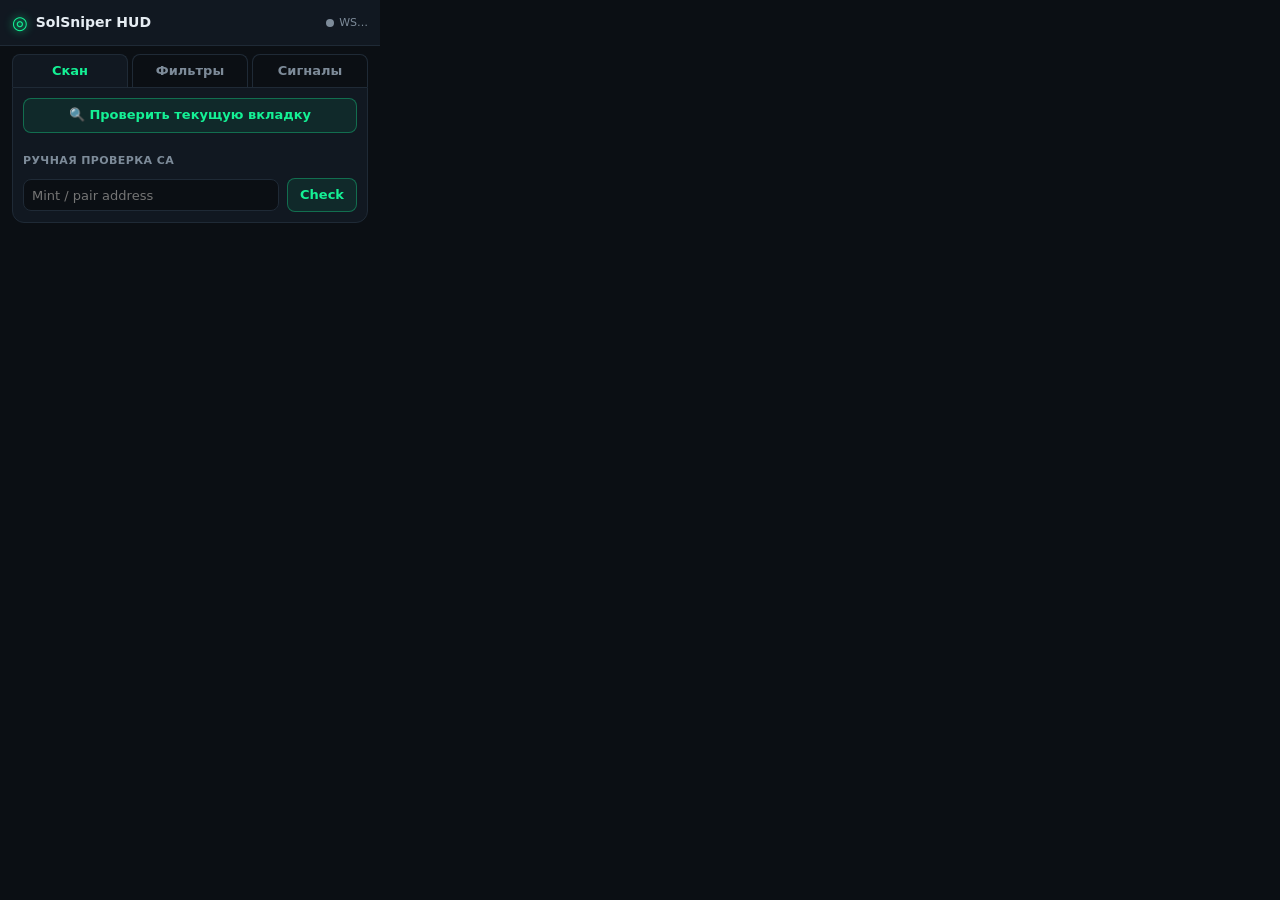
==== popup.html @ d6f089f0 "Add SolSniper HUD & Signal Filter extension (MV3) and Telegram relay - Floating Shadow DOM HUD with " ====
<!doctype html>
<html lang="ru">
<head>
  <meta charset="utf-8">
  <meta name="viewport" content="width=device-width, initial-scale=1, viewport-fit=cover">
  <title>SolSniper</title>
  <style>
    :root {
      --bg: #0b0f14; --bg2: #111821; --line: #1f2a36; --text: #e6edf3; --mute: #7d8b99;
      --good: #22ff88; --warn: #ffc83d; --bad: #ff4d6d; --accent: #14f195;
      color-scheme: dark;
    }
    * { box-sizing: border-box; margin: 0; padding: 0; }
    html, body { background: var(--bg); color: var(--text); }
    body {
      width: 380px; min-height: 420px;
      font: 13px/1.4 ui-sans-serif, system-ui, -apple-system, "Segoe UI", Roboto, sans-serif;
      padding-bottom: env(safe-area-inset-bottom);
    }
    /* Mobile (Kiwi / Brave Mobile open the popup as a full page) */
    @media (pointer: coarse) {
      body { width: 100%; }
      input, select, button { font-size: 16px !important; }
      .btn { min-height: 40px; }
      .toggle { width: 46px; height: 26px; }
    }
    header {
      position: sticky; top: 0; z-index: 2;
      display: flex; align-items: center; gap: 8px; padding: 10px 12px;
      background: var(--bg2); border-bottom: 1px solid var(--line);
    }
    .logo { color: var(--accent); font-size: 18px; text-shadow: 0 0 8px var(--accent); }
    h1 { font-size: 14px; flex: 1; }
    .ws { display: flex; align-items: center; gap: 5px; font-size: 11px; color: var(--mute); cursor: pointer; }
    .dot { width: 8px; height: 8px; border-radius: 50%; background: var(--mute); }
    .dot.connected { background: var(--good); box-shadow: 0 0 8px var(--good); }
    .dot.connecting { background: var(--warn); }
    .dot.error, .dot.disconnected { background: var(--bad); }

    nav { display: flex; gap: 4px; padding: 8px 12px 0; }
    nav button {
      flex: 1; padding: 7px 0; border-radius: 8px 8px 0 0; border: 1px solid var(--line); border-bottom: 0;
      background: transparent; color: var(--mute); font: inherit; font-weight: 600; cursor: pointer;
    }
    nav button.active { background: var(--bg2); color: var(--accent); }
    main { padding: 0 12px 12px; }
    .tab { display: none; background: var(--bg2); border: 1px solid var(--line); border-radius: 0 0 12px 12px; padding: 10px; flex-direction: column; gap: 10px; }
    .tab.active { display: flex; }

    .row { display: flex; gap: 8px; align-items: center; }
    .row > * { min-width: 0; }
    .grow { flex: 1; }
    .grid2 { display: grid; grid-template-columns: 1fr 1fr; gap: 8px; }
    @media (max-width: 340px) { .grid2 { grid-template-columns: 1fr; } }
    label.f { display: flex; flex-direction: column; gap: 3px; font-size: 11px; color: var(--mute); }
    input[type=text], input[type=number], input[type=password], select {
      width: 100%; height: 32px; padding: 0 8px; border-radius: 8px;
      background: var(--bg); color: var(--text); border: 1px solid var(--line); font: inherit; outline: none;
    }
    input:focus, select:focus { border-color: var(--accent); box-shadow: 0 0 0 2px rgba(20,241,149,.2); }
    .mono { font-family: ui-monospace, SFMono-Regular, Menlo, monospace; font-size: 12px; }
    .switch { display: flex; align-items: center; justify-content: space-between; gap: 10px; }
    .toggle { appearance: none; width: 38px; height: 22px; border-radius: 999px; background: var(--line); position: relative; cursor: pointer; flex: none; transition: background .2s; }
    .toggle::after { content: ""; position: absolute; top: 3px; left: 3px; width: calc(50% - 3px); aspect-ratio: 1; border-radius: 50%; background: var(--mute); transition: transform .2s, background .2s; }
    .toggle:checked { background: rgba(20,241,149,.3); }
    .toggle:checked::after { transform: translateX(calc(100% + 2px)); background: var(--accent); }
    .btn {
      padding: 7px 12px; border-radius: 8px; border: 1px solid rgba(20,241,149,.35);
      background: rgba(20,241,149,.08); color: var(--accent); font: inherit; font-weight: 700; cursor: pointer; white-space: nowrap;
      text-decoration: none; display: inline-flex; align-items: center; justify-content: center;
    }
    .btn:hover { background: rgba(20,241,149,.18); }
    .btn.ghost { border-color: var(--line); background: transparent; color: var(--mute); }
    .btn.sm { padding: 4px 8px; font-size: 11px; }
    .hint { font-size: 11px; color: var(--mute); }
    .sec { font-size: 11px; font-weight: 700; color: var(--mute); text-transform: uppercase; letter-spacing: .4px; }
    .good { color: var(--good); } .warn { color: var(--warn); } .bad { color: var(--bad); } .mute { color: var(--mute); }
    .saved { font-size: 11px; color: var(--good); opacity: 0; transition: opacity .3s; }
    .saved.show { opacity: 1; }

    .result { border: 1px solid var(--line); border-radius: 10px; padding: 8px; display: flex; flex-direction: column; gap: 6px; background: var(--bg); }
    .result:empty { display: none; }
    .kvs { display: grid; grid-template-columns: repeat(3, 1fr); gap: 4px 10px; font-size: 12px; }
    .kvs div { display: flex; flex-direction: column; }
    .kvs span:first-child { color: var(--mute); font-size: 10px; }
    .badge { font-weight: 800; font-size: 11px; padding: 2px 8px; border-radius: 999px; }
    .badge.SAFE { background: var(--good); color: #04140b; }
    .badge.WARNING { background: var(--warn); color: #1a1200; }
    .badge.DANGER { background: var(--bad); color: #fff; }

    .log { display: flex; flex-direction: column; gap: 6px; max-height: 380px; overflow-y: auto; }
    @media (pointer: coarse) { .log { max-height: none; } }
    .sig { border: 1px solid var(--line); border-left: 3px solid var(--good); border-radius: 8px; padding: 7px 8px; background: var(--bg); display: flex; flex-direction: column; gap: 4px; }
    .sig.rej { border-left-color: var(--bad); opacity: .8; }
    .sig .top { display: flex; align-items: center; gap: 6px; }
    .sig .sym { font-weight: 800; }
    .sig .meta { font-size: 11px; color: var(--mute); }
    .sig .actions { display: flex; gap: 6px; flex-wrap: wrap; }
    .empty { text-align: center; color: var(--mute); padding: 20px 0; }
  </style>
</head>
<body>
  <header>
    <span class="logo">◎</span>
    <h1>SolSniper HUD</h1>
    <span class="ws" id="wsStatus" title="Нажмите для переподключения"><span class="dot" id="wsDot"></span><span id="wsText">WS…</span></span>
  </header>

  <nav>
    <button data-tab="scan" class="active">Скан</button>
    <button data-tab="filters">Фильтры</button>
    <button data-tab="signals">Сигналы <span id="sigCount" class="mute"></span></button>
  </nav>

  <main>
    <!-- SCAN -->
    <section class="tab active" id="tab-scan">
      <button class="btn" id="scanTab">🔍 Проверить текущую вкладку</button>
      <div class="hint" id="scanTabMsg"></div>
      <div class="sec">Ручная проверка CA</div>
      <div class="row">
        <input type="text" id="caInput" class="grow mono" placeholder="Mint / pair address" autocomplete="off" spellcheck="false">
        <button class="btn" id="caCheck">Check</button>
      </div>
      <div class="result" id="caResult"></div>
    </section>

    <!-- FILTERS -->
    <section class="tab" id="tab-filters">
      <div class="switch"><span>Авто-проверка при открытии вкладки</span><input type="checkbox" class="toggle" data-k="autoCheck"></div>
      <div class="switch"><span>Push-уведомления о сигналах</span><input type="checkbox" class="toggle" data-k="notifyEnabled"></div>
      <div class="sec">Жёсткий фильтр сигналов</div>
      <div class="grid2">
        <label class="f">Max Top 10 holders, %<input type="number" data-k="maxTop10Pct" min="1" max="100" step="1"></label>
        <label class="f">Min Volume 5m, $<input type="number" data-k="minVol5mUsd" min="0" step="1000"></label>
        <label class="f">Min Score (0-100)<input type="number" data-k="minScore" min="0" max="100" step="5"></label>
        <label class="f">Риск на сделку, %<input type="number" data-k="riskPct" min="0.1" max="100" step="0.1"></label>
      </div>
      <div class="sec">Тестовый депозит</div>
      <div class="grid2">
        <label class="f">Сумма<input type="number" data-k="depositAmount" min="0" step="any"></label>
        <label class="f">Валюта<select data-k="depositCurrency"><option value="USD">USD</option><option value="SOL">SOL</option></select></label>
        <label class="f">Take Profit, x<input type="number" data-k="tpMultiple" min="1.1" step="0.1"></label>
        <label class="f">Продать на TP, %<input type="number" data-k="tpSellPct" min="1" max="100" step="5"></label>
      </div>
      <div class="sec">Подключения</div>
      <div class="switch"><span>WebSocket сигналы (Telegram-парсер)</span><input type="checkbox" class="toggle" data-k="wsEnabled"></div>
      <label class="f">WebSocket URL<input type="text" class="mono" data-k="wsUrl" placeholder="ws://localhost:8080"></label>
      <label class="f">Helius API key (рекомендуется)<input type="password" class="mono" data-k="heliusApiKey" placeholder="xxxxxxxx-xxxx-…" autocomplete="off"></label>
      <label class="f">Custom RPC URL (опционально)<input type="text" class="mono" data-k="rpcUrl" placeholder="https://…"></label>
      <div class="row"><span class="hint grow" id="rpcInfo"></span><span class="saved" id="savedMark">✓ сохранено</span></div>
    </section>

    <!-- SIGNALS -->
    <section class="tab" id="tab-signals">
      <div class="row">
        <div class="switch grow"><span>Показать отклонённые</span><input type="checkbox" class="toggle" id="showRejected"></div>
        <button class="btn ghost sm" id="clearLog">Очистить</button>
      </div>
      <div class="row">
        <input type="text" id="testCa" class="grow mono" placeholder="CA для тестового сигнала" autocomplete="off" spellcheck="false">
        <button class="btn sm" id="testSignal">Test</button>
      </div>
      <div class="log" id="log"></div>
    </section>
  </main>

  <script src="engine.js"></script>
  <script src="popup.js"></script>
</body>
</html>
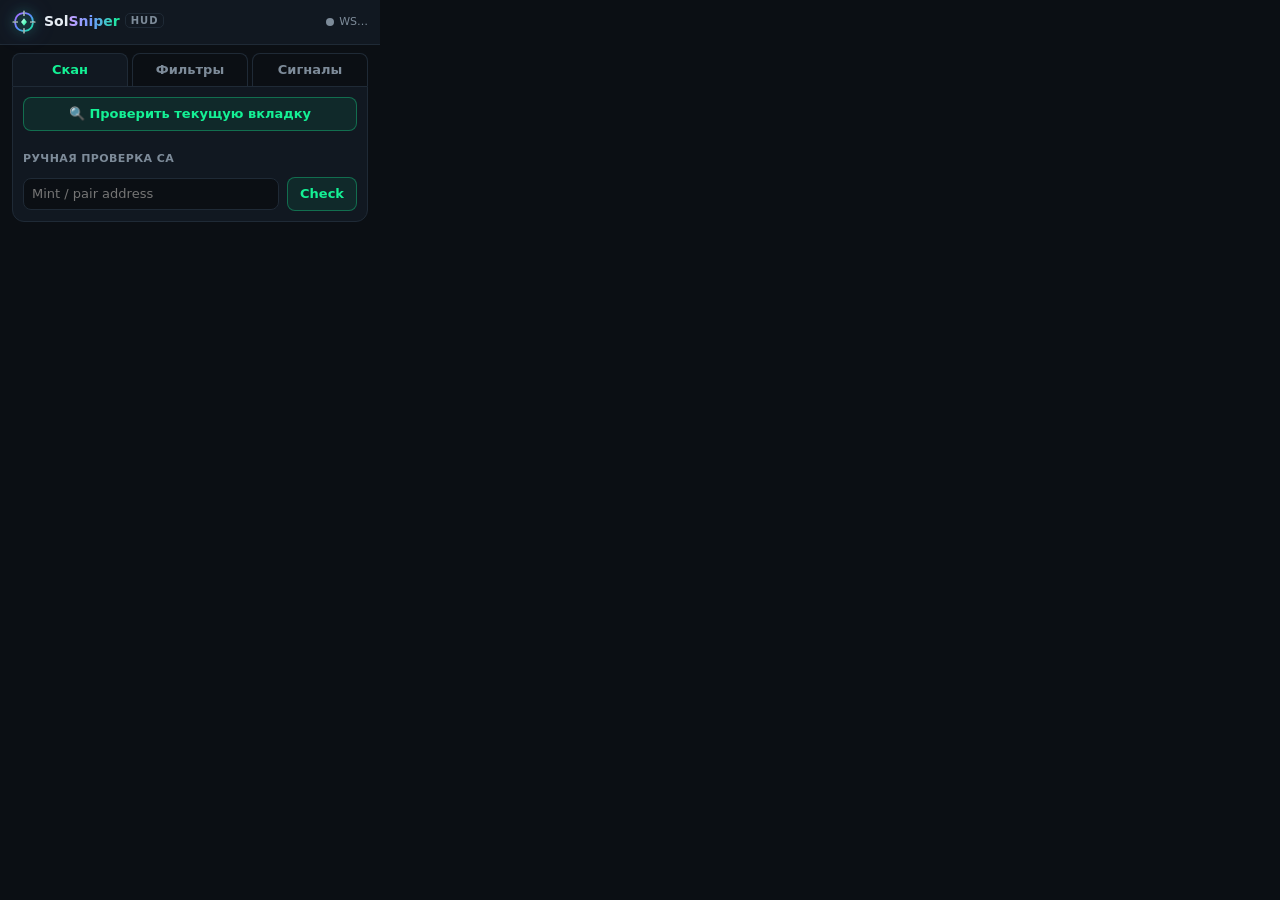
==== commit 17983bd3: "Premium brand mark: gradient reticle logo, icons and wordmark - brand/logo.svg master (plus iOS full" ====
--- a/popup.html
+++ b/popup.html
@@ -29,7 +29,9 @@
       display: flex; align-items: center; gap: 8px; padding: 10px 12px;
       background: var(--bg2); border-bottom: 1px solid var(--line);
     }
-    .logo { color: var(--accent); font-size: 18px; text-shadow: 0 0 8px var(--accent); }
+    .logo-mark { width: 24px; height: 24px; flex: none; filter: drop-shadow(0 0 6px rgba(20,241,149,.45)) drop-shadow(0 0 10px rgba(123,92,255,.3)); }
+    .grad { background: linear-gradient(90deg, #C9A2FF, #6E9BFF 45%, #14F195); -webkit-background-clip: text; background-clip: text; color: transparent; }
+    h1 .hud { font-size: 10px; font-weight: 800; letter-spacing: 1px; color: var(--mute); border: 1px solid var(--line); border-radius: 5px; padding: 1px 5px; vertical-align: 2px; }
     h1 { font-size: 14px; flex: 1; }
     .ws { display: flex; align-items: center; gap: 5px; font-size: 11px; color: var(--mute); cursor: pointer; }
     .dot { width: 8px; height: 8px; border-radius: 50%; background: var(--mute); }
@@ -101,8 +103,8 @@
 </head>
 <body>
   <header>
-    <span class="logo">◎</span>
-    <h1>SolSniper HUD</h1>
+    <svg class="logo-mark" viewBox="60 60 392 392" aria-hidden="true"><defs><linearGradient id="ssRing" x1="0" y1="0" x2="1" y2="1"><stop offset="0" stop-color="#B26BFF"/><stop offset=".5" stop-color="#5B8CFF"/><stop offset="1" stop-color="#14F195"/></linearGradient><linearGradient id="ssCore" x1="0" y1="0" x2="1" y2="1"><stop offset="0" stop-color="#fff"/><stop offset=".45" stop-color="#7CFFD0"/><stop offset="1" stop-color="#14F195"/></linearGradient></defs><circle cx="256" cy="256" r="146" fill="none" stroke="url(#ssRing)" stroke-width="30" stroke-linecap="round" stroke-dasharray="185.3 44" stroke-dashoffset="-22"/><path d="M256 76V150M256 362V436M76 256H150M362 256H436" stroke="#E6F7F0" stroke-width="18" stroke-linecap="round"/><path d="M256 196 304 256 256 316 208 256Z" fill="url(#ssCore)"/></svg>
+    <h1>Sol<span class="grad">Sniper</span> <span class="hud">HUD</span></h1>
     <span class="ws" id="wsStatus" title="Нажмите для переподключения"><span class="dot" id="wsDot"></span><span id="wsText">WS…</span></span>
   </header>
 
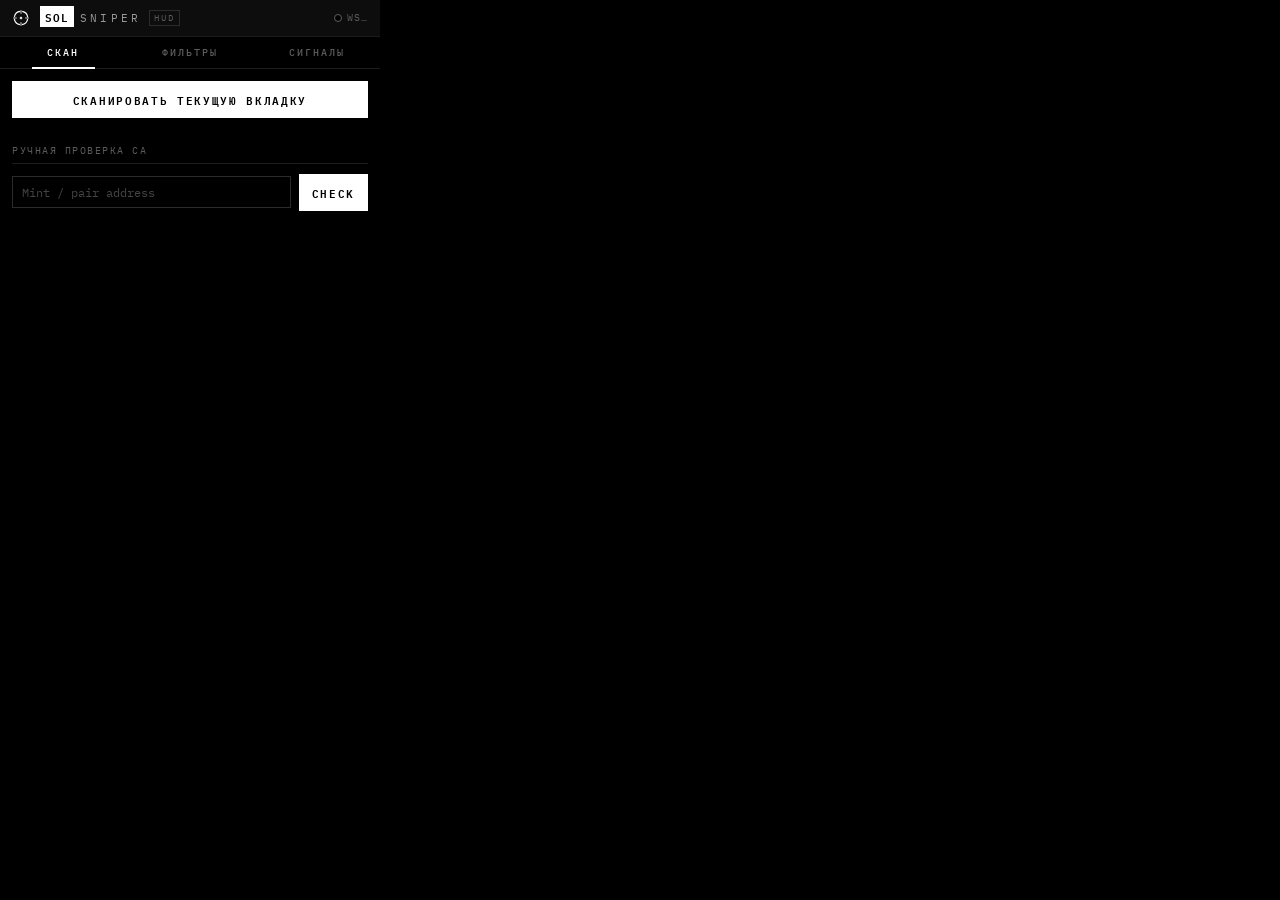
==== commit 0a4d69b1: "Monochrome terminal redesign (Graphite style) - black/white/grey palette, IBM Plex Mono, hairline gr" ====
--- a/popup.html
+++ b/popup.html
@@ -4,49 +4,43 @@
   <meta charset="utf-8">
   <meta name="viewport" content="width=device-width, initial-scale=1, viewport-fit=cover">
   <title>SolSniper</title>
+  <link rel="preconnect" href="https://fonts.gstatic.com" crossorigin>
+  <link rel="stylesheet" href="https://fonts.googleapis.com/css2?family=IBM+Plex+Mono:wght@400;500;600&display=swap">
   <style>
     :root {
-      --bg: #0b0f14; --bg2: #111821; --line: #1f2a36; --text: #e6edf3; --mute: #7d8b99;
-      --good: #22ff88; --warn: #ffc83d; --bad: #ff4d6d; --accent: #14f195;
+      --bg: #000; --p: #060606; --p2: #0d0d0d; --l: #1c1c1c; --l2: #2b2b2b;
+      --dim: #5c5c5c; --mid: #9a9a9a; --fg: #d9d9d9; --hi: #fff;
+      --mono: "IBM Plex Mono", ui-monospace, "SF Mono", Menlo, Consolas, monospace;
       color-scheme: dark;
     }
     * { box-sizing: border-box; margin: 0; padding: 0; }
-    html, body { background: var(--bg); color: var(--text); }
-    body {
-      width: 380px; min-height: 420px;
-      font: 13px/1.4 ui-sans-serif, system-ui, -apple-system, "Segoe UI", Roboto, sans-serif;
-      padding-bottom: env(safe-area-inset-bottom);
-    }
-    /* Mobile (Kiwi / Brave Mobile open the popup as a full page) */
+    ::selection { background: #fff; color: #000; }
+    html, body { background: var(--bg); color: var(--fg); }
+    body { width: 380px; min-height: 440px; font: 12px/1.45 var(--mono); font-variant-numeric: tabular-nums; padding-bottom: env(safe-area-inset-bottom); -webkit-font-smoothing: antialiased; }
     @media (pointer: coarse) {
       body { width: 100%; }
       input, select, button { font-size: 16px !important; }
       .btn { min-height: 40px; }
-      .toggle { width: 46px; height: 26px; }
     }
-    header {
-      position: sticky; top: 0; z-index: 2;
-      display: flex; align-items: center; gap: 8px; padding: 10px 12px;
-      background: var(--bg2); border-bottom: 1px solid var(--line);
-    }
-    .logo-mark { width: 24px; height: 24px; flex: none; filter: drop-shadow(0 0 6px rgba(20,241,149,.45)) drop-shadow(0 0 10px rgba(123,92,255,.3)); }
-    .grad { background: linear-gradient(90deg, #C9A2FF, #6E9BFF 45%, #14F195); -webkit-background-clip: text; background-clip: text; color: transparent; }
-    h1 .hud { font-size: 10px; font-weight: 800; letter-spacing: 1px; color: var(--mute); border: 1px solid var(--line); border-radius: 5px; padding: 1px 5px; vertical-align: 2px; }
-    h1 { font-size: 14px; flex: 1; }
-    .ws { display: flex; align-items: center; gap: 5px; font-size: 11px; color: var(--mute); cursor: pointer; }
-    .dot { width: 8px; height: 8px; border-radius: 50%; background: var(--mute); }
-    .dot.connected { background: var(--good); box-shadow: 0 0 8px var(--good); }
-    .dot.connecting { background: var(--warn); }
-    .dot.error, .dot.disconnected { background: var(--bad); }
 
-    nav { display: flex; gap: 4px; padding: 8px 12px 0; }
-    nav button {
-      flex: 1; padding: 7px 0; border-radius: 8px 8px 0 0; border: 1px solid var(--line); border-bottom: 0;
-      background: transparent; color: var(--mute); font: inherit; font-weight: 600; cursor: pointer;
-    }
-    nav button.active { background: var(--bg2); color: var(--accent); }
-    main { padding: 0 12px 12px; }
-    .tab { display: none; background: var(--bg2); border: 1px solid var(--line); border-radius: 0 0 12px 12px; padding: 10px; flex-direction: column; gap: 10px; }
+    header { position: sticky; top: 0; z-index: 2; display: flex; align-items: center; gap: 10px; padding: 9px 12px; background: var(--p2); border-bottom: 1px solid var(--l); }
+    .logo-mark { width: 18px; height: 18px; flex: none; }
+    h1 { flex: 1; display: flex; align-items: center; gap: 8px; font-size: 11px; font-weight: 400; }
+    .title b { background: var(--hi); color: #000; padding: 1px 5px; font-weight: 600; letter-spacing: .08em; }
+    .title span { margin-left: 6px; color: var(--mid); letter-spacing: .3em; }
+    h1 .hud { font-size: 9px; letter-spacing: .2em; color: var(--dim); border: 1px solid var(--l2); padding: 0 4px; }
+    .ws { display: flex; align-items: center; gap: 6px; font-size: 10px; letter-spacing: .1em; text-transform: uppercase; color: var(--dim); cursor: pointer; }
+    .dot { width: 6px; height: 6px; border-radius: 50%; background: #000; outline: 1px solid var(--dim); }
+    .dot.connected { background: var(--hi); outline: 0; box-shadow: 0 0 6px rgba(255,255,255,.9); }
+    .dot.connecting { background: var(--mid); outline: 0; }
+
+    nav { display: grid; grid-template-columns: repeat(3, 1fr); border-bottom: 1px solid var(--l); }
+    nav button { position: relative; padding: 9px 0; background: none; border: 0; color: var(--dim); font: 500 10px var(--mono); letter-spacing: .2em; text-transform: uppercase; cursor: pointer; }
+    nav button:hover { color: var(--fg); }
+    nav button.active { color: var(--hi); }
+    nav button.active::after { content: ""; position: absolute; left: 25%; right: 25%; bottom: -1px; height: 2px; background: var(--hi); }
+    main { padding: 12px; }
+    .tab { display: none; flex-direction: column; gap: 10px; }
     .tab.active { display: flex; }
 
     .row { display: flex; gap: 8px; align-items: center; }
@@ -54,57 +48,64 @@
     .grow { flex: 1; }
     .grid2 { display: grid; grid-template-columns: 1fr 1fr; gap: 8px; }
     @media (max-width: 340px) { .grid2 { grid-template-columns: 1fr; } }
-    label.f { display: flex; flex-direction: column; gap: 3px; font-size: 11px; color: var(--mute); }
+    label.f { display: flex; flex-direction: column; gap: 4px; font-size: 9.5px; color: var(--dim); letter-spacing: .14em; text-transform: uppercase; }
     input[type=text], input[type=number], input[type=password], select {
-      width: 100%; height: 32px; padding: 0 8px; border-radius: 8px;
-      background: var(--bg); color: var(--text); border: 1px solid var(--line); font: inherit; outline: none;
+      width: 100%; height: 32px; padding: 0 9px; border-radius: 0;
+      background: var(--bg); color: var(--hi); border: 1px solid var(--l2); font: 12px var(--mono); outline: none; letter-spacing: 0; text-transform: none;
     }
-    input:focus, select:focus { border-color: var(--accent); box-shadow: 0 0 0 2px rgba(20,241,149,.2); }
-    .mono { font-family: ui-monospace, SFMono-Regular, Menlo, monospace; font-size: 12px; }
-    .switch { display: flex; align-items: center; justify-content: space-between; gap: 10px; }
-    .toggle { appearance: none; width: 38px; height: 22px; border-radius: 999px; background: var(--line); position: relative; cursor: pointer; flex: none; transition: background .2s; }
-    .toggle::after { content: ""; position: absolute; top: 3px; left: 3px; width: calc(50% - 3px); aspect-ratio: 1; border-radius: 50%; background: var(--mute); transition: transform .2s, background .2s; }
-    .toggle:checked { background: rgba(20,241,149,.3); }
-    .toggle:checked::after { transform: translateX(calc(100% + 2px)); background: var(--accent); }
+    input:focus, select:focus { border-color: var(--hi); }
+    input::placeholder { color: #444; }
+    .switch { display: flex; align-items: center; justify-content: space-between; gap: 10px; color: var(--fg); }
+    .toggle { appearance: none; -webkit-appearance: none; width: 36px; height: 20px; background: var(--p2); border: 1px solid var(--l2); position: relative; cursor: pointer; flex: none; }
+    .toggle::after { content: ""; position: absolute; top: 3px; left: 3px; width: 12px; height: 12px; background: var(--dim); transition: transform .15s; }
+    .toggle:checked { border-color: var(--hi); }
+    .toggle:checked::after { transform: translateX(16px); background: var(--hi); }
     .btn {
-      padding: 7px 12px; border-radius: 8px; border: 1px solid rgba(20,241,149,.35);
-      background: rgba(20,241,149,.08); color: var(--accent); font: inherit; font-weight: 700; cursor: pointer; white-space: nowrap;
+      padding: 8px 12px; border: 1px solid var(--hi); background: var(--hi); color: #000;
+      font: 600 10.5px var(--mono); letter-spacing: .16em; text-transform: uppercase; cursor: pointer; white-space: nowrap;
       text-decoration: none; display: inline-flex; align-items: center; justify-content: center;
     }
-    .btn:hover { background: rgba(20,241,149,.18); }
-    .btn.ghost { border-color: var(--line); background: transparent; color: var(--mute); }
-    .btn.sm { padding: 4px 8px; font-size: 11px; }
-    .hint { font-size: 11px; color: var(--mute); }
-    .sec { font-size: 11px; font-weight: 700; color: var(--mute); text-transform: uppercase; letter-spacing: .4px; }
-    .good { color: var(--good); } .warn { color: var(--warn); } .bad { color: var(--bad); } .mute { color: var(--mute); }
-    .saved { font-size: 11px; color: var(--good); opacity: 0; transition: opacity .3s; }
+    .btn:hover { background: var(--fg); }
+    .btn.ghost, .btn.sm { background: transparent; color: var(--fg); border-color: var(--l2); }
+    .btn.ghost:hover, .btn.sm:hover { background: var(--hi); color: #000; border-color: var(--hi); }
+    .btn.sm { padding: 5px 9px; font-size: 10px; letter-spacing: .1em; font-weight: 500; }
+    .hint { font-size: 11px; color: var(--dim); }
+    .sec { font-size: 9.5px; color: var(--dim); letter-spacing: .16em; text-transform: uppercase; padding: 6px 0 5px; border-bottom: 1px solid var(--l); }
+    .good { color: var(--hi); } .warn { color: var(--mid); } .mute { color: var(--dim); }
+    .bad { color: #000; background: var(--hi); padding: 0 4px; font-weight: 600; }
+    .hint .bad, .saved.bad { background: none; color: var(--fg); padding: 0; text-decoration: underline; }
+    .saved { font-size: 10px; color: var(--hi); letter-spacing: .1em; opacity: 0; transition: opacity .3s; }
     .saved.show { opacity: 1; }
 
-    .result { border: 1px solid var(--line); border-radius: 10px; padding: 8px; display: flex; flex-direction: column; gap: 6px; background: var(--bg); }
+    .result { border: 1px solid var(--l2); padding: 10px; display: flex; flex-direction: column; gap: 8px; background: var(--p); }
     .result:empty { display: none; }
-    .kvs { display: grid; grid-template-columns: repeat(3, 1fr); gap: 4px 10px; font-size: 12px; }
-    .kvs div { display: flex; flex-direction: column; }
-    .kvs span:first-child { color: var(--mute); font-size: 10px; }
-    .badge { font-weight: 800; font-size: 11px; padding: 2px 8px; border-radius: 999px; }
-    .badge.SAFE { background: var(--good); color: #04140b; }
-    .badge.WARNING { background: var(--warn); color: #1a1200; }
-    .badge.DANGER { background: var(--bad); color: #fff; }
+    .result b { color: var(--hi); }
+    .kvs { display: grid; grid-template-columns: repeat(3, 1fr); gap: 1px; background: var(--l); border: 1px solid var(--l); }
+    .kvs div { display: flex; flex-direction: column; background: var(--bg); padding: 5px 7px; color: var(--hi); }
+    .kvs span:first-child { color: var(--dim); font-size: 9px; letter-spacing: .14em; text-transform: uppercase; }
+    .badge { font-weight: 600; font-size: 9.5px; padding: 1px 6px; letter-spacing: .14em; border: 1px solid; }
+    .badge.SAFE { color: var(--hi); border-color: var(--hi); }
+    .badge.WARNING { color: var(--fg); border-color: var(--mid); border-style: dashed; }
+    .badge.DANGER { color: #000; background: var(--hi); border-color: var(--hi); }
 
-    .log { display: flex; flex-direction: column; gap: 6px; max-height: 380px; overflow-y: auto; }
+    .log { display: flex; flex-direction: column; gap: 1px; background: var(--l); border: 1px solid var(--l); max-height: 380px; overflow-y: auto; }
+    .log:has(.empty) { background: none; border: 0; }
     @media (pointer: coarse) { .log { max-height: none; } }
-    .sig { border: 1px solid var(--line); border-left: 3px solid var(--good); border-radius: 8px; padding: 7px 8px; background: var(--bg); display: flex; flex-direction: column; gap: 4px; }
-    .sig.rej { border-left-color: var(--bad); opacity: .8; }
-    .sig .top { display: flex; align-items: center; gap: 6px; }
-    .sig .sym { font-weight: 800; }
-    .sig .meta { font-size: 11px; color: var(--mute); }
+    .sig { padding: 8px 10px; background: var(--p); display: flex; flex-direction: column; gap: 5px; border-left: 2px solid var(--hi); }
+    .sig.rej { border-left-color: var(--l2); }
+    .sig .top { display: flex; align-items: center; gap: 8px; }
+    .sig .sym { font-weight: 600; color: var(--hi); }
+    .sig.rej .sym { color: var(--mid); }
+    .sig .meta { font-size: 10.5px; color: var(--dim); }
+    .sig .meta.bad { background: none; color: var(--mid); padding: 0; font-weight: 400; }
     .sig .actions { display: flex; gap: 6px; flex-wrap: wrap; }
-    .empty { text-align: center; color: var(--mute); padding: 20px 0; }
+    .empty { text-align: center; color: var(--dim); padding: 24px 0; line-height: 1.7; }
   </style>
 </head>
 <body>
   <header>
-    <svg class="logo-mark" viewBox="60 60 392 392" aria-hidden="true"><defs><linearGradient id="ssRing" x1="0" y1="0" x2="1" y2="1"><stop offset="0" stop-color="#B26BFF"/><stop offset=".5" stop-color="#5B8CFF"/><stop offset="1" stop-color="#14F195"/></linearGradient><linearGradient id="ssCore" x1="0" y1="0" x2="1" y2="1"><stop offset="0" stop-color="#fff"/><stop offset=".45" stop-color="#7CFFD0"/><stop offset="1" stop-color="#14F195"/></linearGradient></defs><circle cx="256" cy="256" r="146" fill="none" stroke="url(#ssRing)" stroke-width="30" stroke-linecap="round" stroke-dasharray="185.3 44" stroke-dashoffset="-22"/><path d="M256 76V150M256 362V436M76 256H150M362 256H436" stroke="#E6F7F0" stroke-width="18" stroke-linecap="round"/><path d="M256 196 304 256 256 316 208 256Z" fill="url(#ssCore)"/></svg>
-    <h1>Sol<span class="grad">Sniper</span> <span class="hud">HUD</span></h1>
+    <svg class="logo-mark" viewBox="60 60 392 392" aria-hidden="true"><circle cx="256" cy="256" r="146" fill="none" stroke="#fff" stroke-width="26" stroke-dasharray="185.3 44" stroke-dashoffset="-22"/><path d="M256 84V164M256 348V428M84 256H164M348 256H428" stroke="#fff" stroke-width="18"/><rect x="232" y="232" width="48" height="48" fill="#fff" transform="rotate(45 256 256)"/></svg>
+    <h1><span class="title"><b>SOL</b><span>SNIPER</span></span><span class="hud">HUD</span></h1>
     <span class="ws" id="wsStatus" title="Нажмите для переподключения"><span class="dot" id="wsDot"></span><span id="wsText">WS…</span></span>
   </header>
 
@@ -117,7 +118,7 @@
   <main>
     <!-- SCAN -->
     <section class="tab active" id="tab-scan">
-      <button class="btn" id="scanTab">🔍 Проверить текущую вкладку</button>
+      <button class="btn" id="scanTab">Сканировать текущую вкладку</button>
       <div class="hint" id="scanTabMsg"></div>
       <div class="sec">Ручная проверка CA</div>
       <div class="row">
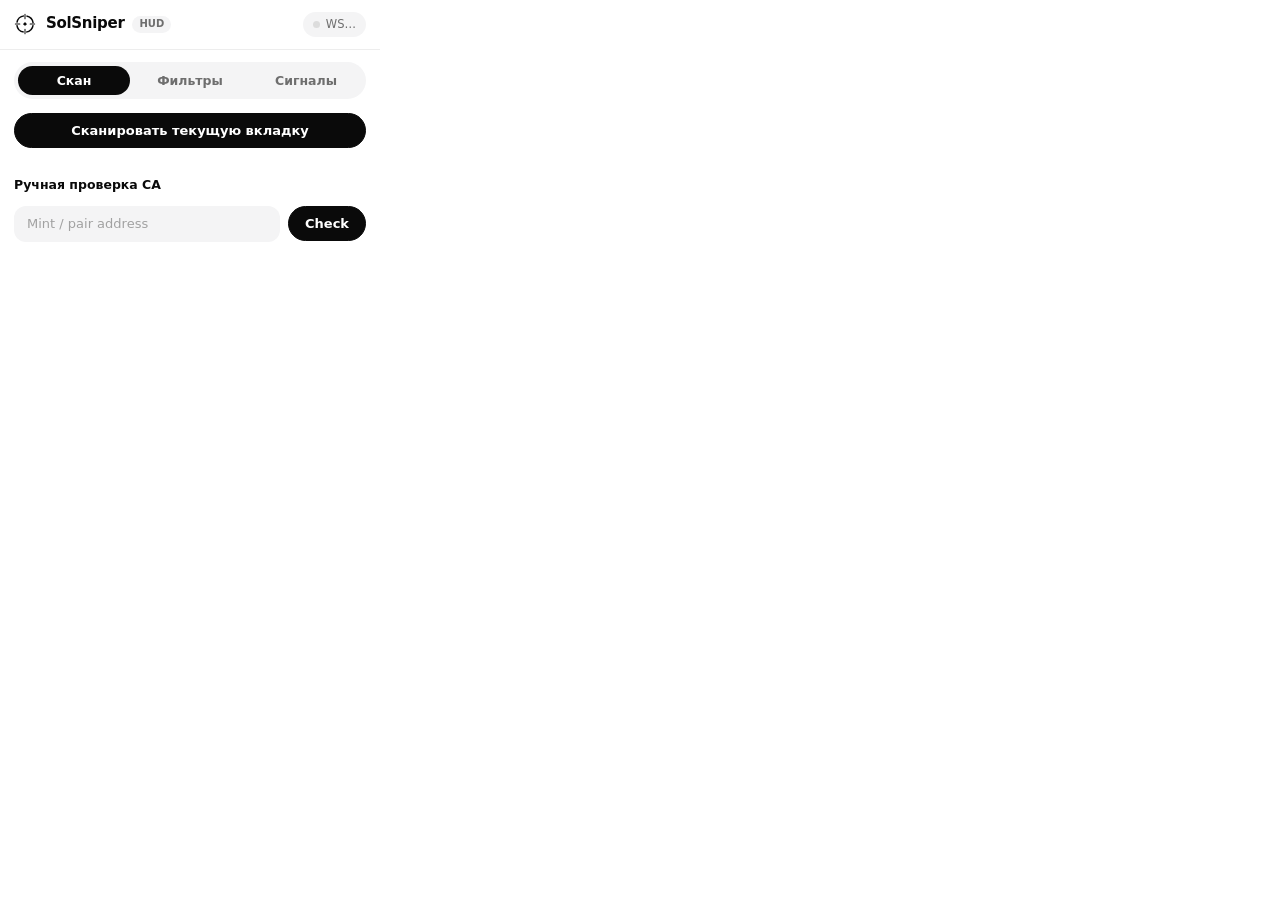
==== commit 83352624: "Light rounded redesign and connection check - white background, rounded cards and pill buttons, syst" ====
--- a/popup.html
+++ b/popup.html
@@ -4,108 +4,106 @@
   <meta charset="utf-8">
   <meta name="viewport" content="width=device-width, initial-scale=1, viewport-fit=cover">
   <title>SolSniper</title>
-  <link rel="preconnect" href="https://fonts.gstatic.com" crossorigin>
-  <link rel="stylesheet" href="https://fonts.googleapis.com/css2?family=IBM+Plex+Mono:wght@400;500;600&display=swap">
   <style>
     :root {
-      --bg: #000; --p: #060606; --p2: #0d0d0d; --l: #1c1c1c; --l2: #2b2b2b;
-      --dim: #5c5c5c; --mid: #9a9a9a; --fg: #d9d9d9; --hi: #fff;
-      --mono: "IBM Plex Mono", ui-monospace, "SF Mono", Menlo, Consolas, monospace;
-      color-scheme: dark;
+      --bg: #fff; --p: #fafafa; --p2: #f4f4f5; --l: #ededed; --l2: #dcdcdc;
+      --dim: #a1a1a1; --mid: #6e6e6e; --fg: #2b2b2b; --hi: #0a0a0a; --inv: #fff;
+      --sans: -apple-system, BlinkMacSystemFont, "SF Pro Text", "Inter", "Segoe UI", Roboto, system-ui, sans-serif;
+      --mono: ui-monospace, "SF Mono", SFMono-Regular, Menlo, Consolas, monospace;
+      color-scheme: light;
     }
     * { box-sizing: border-box; margin: 0; padding: 0; }
-    ::selection { background: #fff; color: #000; }
+    ::selection { background: var(--hi); color: var(--inv); }
     html, body { background: var(--bg); color: var(--fg); }
-    body { width: 380px; min-height: 440px; font: 12px/1.45 var(--mono); font-variant-numeric: tabular-nums; padding-bottom: env(safe-area-inset-bottom); -webkit-font-smoothing: antialiased; }
+    body { width: 380px; min-height: 460px; font: 13px/1.45 var(--sans); padding-bottom: env(safe-area-inset-bottom); -webkit-font-smoothing: antialiased; }
     @media (pointer: coarse) {
       body { width: 100%; }
       input, select, button { font-size: 16px !important; }
-      .btn { min-height: 40px; }
+      .btn { min-height: 42px; }
     }
 
-    header { position: sticky; top: 0; z-index: 2; display: flex; align-items: center; gap: 10px; padding: 9px 12px; background: var(--p2); border-bottom: 1px solid var(--l); }
-    .logo-mark { width: 18px; height: 18px; flex: none; }
-    h1 { flex: 1; display: flex; align-items: center; gap: 8px; font-size: 11px; font-weight: 400; }
-    .title b { background: var(--hi); color: #000; padding: 1px 5px; font-weight: 600; letter-spacing: .08em; }
-    .title span { margin-left: 6px; color: var(--mid); letter-spacing: .3em; }
-    h1 .hud { font-size: 9px; letter-spacing: .2em; color: var(--dim); border: 1px solid var(--l2); padding: 0 4px; }
-    .ws { display: flex; align-items: center; gap: 6px; font-size: 10px; letter-spacing: .1em; text-transform: uppercase; color: var(--dim); cursor: pointer; }
-    .dot { width: 6px; height: 6px; border-radius: 50%; background: #000; outline: 1px solid var(--dim); }
-    .dot.connected { background: var(--hi); outline: 0; box-shadow: 0 0 6px rgba(255,255,255,.9); }
-    .dot.connecting { background: var(--mid); outline: 0; }
+    header { position: sticky; top: 0; z-index: 2; display: flex; align-items: center; gap: 10px; padding: 12px 14px; background: rgba(255,255,255,.9); backdrop-filter: blur(14px); border-bottom: 1px solid var(--l); }
+    .logo-mark { width: 22px; height: 22px; flex: none; color: var(--hi); }
+    h1 { flex: 1; display: flex; align-items: center; gap: 8px; }
+    .title { font-size: 15px; font-weight: 700; letter-spacing: -.02em; color: var(--hi); }
+    h1 .hud { font-size: 10px; font-weight: 600; color: var(--mid); background: var(--p2); border-radius: 999px; padding: 1px 7px; }
+    .ws { display: flex; align-items: center; gap: 6px; font-size: 11.5px; color: var(--mid); background: var(--p2); padding: 4px 10px; border-radius: 999px; cursor: pointer; }
+    .dot { width: 7px; height: 7px; border-radius: 50%; background: var(--l2); }
+    .dot.connected { background: var(--hi); }
+    .dot.connecting { background: var(--dim); }
 
-    nav { display: grid; grid-template-columns: repeat(3, 1fr); border-bottom: 1px solid var(--l); }
-    nav button { position: relative; padding: 9px 0; background: none; border: 0; color: var(--dim); font: 500 10px var(--mono); letter-spacing: .2em; text-transform: uppercase; cursor: pointer; }
-    nav button:hover { color: var(--fg); }
-    nav button.active { color: var(--hi); }
-    nav button.active::after { content: ""; position: absolute; left: 25%; right: 25%; bottom: -1px; height: 2px; background: var(--hi); }
-    main { padding: 12px; }
-    .tab { display: none; flex-direction: column; gap: 10px; }
+    nav { display: grid; grid-template-columns: repeat(3, 1fr); gap: 4px; margin: 12px 14px 0; padding: 4px; background: var(--p2); border-radius: 999px; }
+    nav button { padding: 7px 0; background: none; border: 0; border-radius: 999px; color: var(--mid); font: 600 12.5px var(--sans); cursor: pointer; transition: background .2s, color .2s; }
+    nav button:hover { color: var(--hi); }
+    nav button.active { color: var(--inv); background: var(--hi); }
+    main { padding: 14px; }
+    .tab { display: none; flex-direction: column; gap: 12px; }
     .tab.active { display: flex; }
 
     .row { display: flex; gap: 8px; align-items: center; }
     .row > * { min-width: 0; }
     .grow { flex: 1; }
-    .grid2 { display: grid; grid-template-columns: 1fr 1fr; gap: 8px; }
+    .grid2 { display: grid; grid-template-columns: 1fr 1fr; gap: 10px; }
     @media (max-width: 340px) { .grid2 { grid-template-columns: 1fr; } }
-    label.f { display: flex; flex-direction: column; gap: 4px; font-size: 9.5px; color: var(--dim); letter-spacing: .14em; text-transform: uppercase; }
+    label.f { display: flex; flex-direction: column; gap: 4px; font-size: 11.5px; color: var(--mid); }
     input[type=text], input[type=number], input[type=password], select {
-      width: 100%; height: 32px; padding: 0 9px; border-radius: 0;
-      background: var(--bg); color: var(--hi); border: 1px solid var(--l2); font: 12px var(--mono); outline: none; letter-spacing: 0; text-transform: none;
+      width: 100%; height: 36px; padding: 0 12px; border-radius: 12px;
+      background: var(--p2); color: var(--hi); border: 1px solid transparent; font: 13px var(--sans); outline: none;
+      transition: border-color .15s, background .15s;
     }
-    input:focus, select:focus { border-color: var(--hi); }
-    input::placeholder { color: #444; }
+    input:focus, select:focus { border-color: var(--hi); background: var(--bg); }
+    input::placeholder { color: var(--dim); }
+    .mono { font-family: var(--mono); font-size: 12px; }
     .switch { display: flex; align-items: center; justify-content: space-between; gap: 10px; color: var(--fg); }
-    .toggle { appearance: none; -webkit-appearance: none; width: 36px; height: 20px; background: var(--p2); border: 1px solid var(--l2); position: relative; cursor: pointer; flex: none; }
-    .toggle::after { content: ""; position: absolute; top: 3px; left: 3px; width: 12px; height: 12px; background: var(--dim); transition: transform .15s; }
-    .toggle:checked { border-color: var(--hi); }
-    .toggle:checked::after { transform: translateX(16px); background: var(--hi); }
+    .toggle { appearance: none; -webkit-appearance: none; width: 40px; height: 24px; border-radius: 999px; background: var(--l2); position: relative; cursor: pointer; flex: none; transition: background .2s; }
+    .toggle::after { content: ""; position: absolute; top: 3px; left: 3px; width: 18px; height: 18px; border-radius: 50%; background: #fff; box-shadow: 0 1px 4px rgba(0,0,0,.2); transition: transform .2s; }
+    .toggle:checked { background: var(--hi); }
+    .toggle:checked::after { transform: translateX(16px); }
     .btn {
-      padding: 8px 12px; border: 1px solid var(--hi); background: var(--hi); color: #000;
-      font: 600 10.5px var(--mono); letter-spacing: .16em; text-transform: uppercase; cursor: pointer; white-space: nowrap;
-      text-decoration: none; display: inline-flex; align-items: center; justify-content: center;
+      padding: 9px 16px; border: 1px solid var(--hi); background: var(--hi); color: var(--inv); border-radius: 999px;
+      font: 600 13px var(--sans); cursor: pointer; white-space: nowrap;
+      text-decoration: none; display: inline-flex; align-items: center; justify-content: center; transition: opacity .15s, background .15s, color .15s;
     }
-    .btn:hover { background: var(--fg); }
-    .btn.ghost, .btn.sm { background: transparent; color: var(--fg); border-color: var(--l2); }
-    .btn.ghost:hover, .btn.sm:hover { background: var(--hi); color: #000; border-color: var(--hi); }
-    .btn.sm { padding: 5px 9px; font-size: 10px; letter-spacing: .1em; font-weight: 500; }
-    .hint { font-size: 11px; color: var(--dim); }
-    .sec { font-size: 9.5px; color: var(--dim); letter-spacing: .16em; text-transform: uppercase; padding: 6px 0 5px; border-bottom: 1px solid var(--l); }
+    .btn:hover { opacity: .85; }
+    .btn.ghost, .btn.sm { background: var(--bg); color: var(--hi); border-color: var(--l2); }
+    .btn.ghost:hover, .btn.sm:hover { background: var(--hi); color: var(--inv); border-color: var(--hi); opacity: 1; }
+    .btn.sm { padding: 6px 12px; font-size: 12px; }
+    .hint { font-size: 12px; color: var(--mid); }
+    .sec { font-size: 12.5px; font-weight: 600; color: var(--hi); padding-top: 4px; }
     .good { color: var(--hi); } .warn { color: var(--mid); } .mute { color: var(--dim); }
-    .bad { color: #000; background: var(--hi); padding: 0 4px; font-weight: 600; }
+    .bad { color: var(--inv); background: var(--hi); padding: 0 7px; border-radius: 999px; font-weight: 600; }
     .hint .bad, .saved.bad { background: none; color: var(--fg); padding: 0; text-decoration: underline; }
-    .saved { font-size: 10px; color: var(--hi); letter-spacing: .1em; opacity: 0; transition: opacity .3s; }
+    .saved { font-size: 11.5px; color: var(--hi); opacity: 0; transition: opacity .3s; }
     .saved.show { opacity: 1; }
 
-    .result { border: 1px solid var(--l2); padding: 10px; display: flex; flex-direction: column; gap: 8px; background: var(--p); }
+    .result { border: 1px solid var(--l); border-radius: 18px; padding: 12px; display: flex; flex-direction: column; gap: 10px; box-shadow: 0 1px 2px rgba(0,0,0,.04), 0 8px 24px rgba(0,0,0,.06); }
     .result:empty { display: none; }
     .result b { color: var(--hi); }
-    .kvs { display: grid; grid-template-columns: repeat(3, 1fr); gap: 1px; background: var(--l); border: 1px solid var(--l); }
-    .kvs div { display: flex; flex-direction: column; background: var(--bg); padding: 5px 7px; color: var(--hi); }
-    .kvs span:first-child { color: var(--dim); font-size: 9px; letter-spacing: .14em; text-transform: uppercase; }
-    .badge { font-weight: 600; font-size: 9.5px; padding: 1px 6px; letter-spacing: .14em; border: 1px solid; }
+    .kvs { display: grid; grid-template-columns: repeat(3, 1fr); gap: 6px; }
+    .kvs div { display: flex; flex-direction: column; background: var(--p2); border-radius: 12px; padding: 7px 9px; color: var(--hi); font-family: var(--mono); font-size: 12.5px; }
+    .kvs span:first-child { color: var(--mid); font: 11px var(--sans); }
+    .badge { font-weight: 600; font-size: 10.5px; padding: 2px 9px; border: 1px solid; border-radius: 999px; }
     .badge.SAFE { color: var(--hi); border-color: var(--hi); }
-    .badge.WARNING { color: var(--fg); border-color: var(--mid); border-style: dashed; }
-    .badge.DANGER { color: #000; background: var(--hi); border-color: var(--hi); }
+    .badge.WARNING { color: var(--fg); border-color: var(--l2); background: var(--p2); }
+    .badge.DANGER { color: var(--inv); background: var(--hi); border-color: var(--hi); }
 
-    .log { display: flex; flex-direction: column; gap: 1px; background: var(--l); border: 1px solid var(--l); max-height: 380px; overflow-y: auto; }
-    .log:has(.empty) { background: none; border: 0; }
+    .log { display: flex; flex-direction: column; gap: 8px; max-height: 380px; overflow-y: auto; }
     @media (pointer: coarse) { .log { max-height: none; } }
-    .sig { padding: 8px 10px; background: var(--p); display: flex; flex-direction: column; gap: 5px; border-left: 2px solid var(--hi); }
-    .sig.rej { border-left-color: var(--l2); }
+    .sig { padding: 11px 12px; border: 1px solid var(--l); border-radius: 16px; display: flex; flex-direction: column; gap: 6px; }
+    .sig.rej { background: var(--p); }
     .sig .top { display: flex; align-items: center; gap: 8px; }
-    .sig .sym { font-weight: 600; color: var(--hi); }
+    .sig .sym { font-weight: 700; color: var(--hi); }
     .sig.rej .sym { color: var(--mid); }
-    .sig .meta { font-size: 10.5px; color: var(--dim); }
+    .sig .meta { font-size: 11.5px; color: var(--mid); }
     .sig .meta.bad { background: none; color: var(--mid); padding: 0; font-weight: 400; }
     .sig .actions { display: flex; gap: 6px; flex-wrap: wrap; }
-    .empty { text-align: center; color: var(--dim); padding: 24px 0; line-height: 1.7; }
+    .empty { text-align: center; color: var(--mid); padding: 28px 12px; line-height: 1.7; background: var(--p); border-radius: 16px; }
   </style>
 </head>
 <body>
   <header>
-    <svg class="logo-mark" viewBox="60 60 392 392" aria-hidden="true"><circle cx="256" cy="256" r="146" fill="none" stroke="#fff" stroke-width="26" stroke-dasharray="185.3 44" stroke-dashoffset="-22"/><path d="M256 84V164M256 348V428M84 256H164M348 256H428" stroke="#fff" stroke-width="18"/><rect x="232" y="232" width="48" height="48" fill="#fff" transform="rotate(45 256 256)"/></svg>
-    <h1><span class="title"><b>SOL</b><span>SNIPER</span></span><span class="hud">HUD</span></h1>
+    <svg class="logo-mark" viewBox="60 60 392 392" aria-hidden="true"><circle cx="256" cy="256" r="146" fill="none" stroke="currentColor" stroke-width="26" stroke-dasharray="185.3 44" stroke-dashoffset="-22"/><path d="M256 84V164M256 348V428M84 256H164M348 256H428" stroke="currentColor" stroke-width="18" stroke-linecap="round"/><rect x="232" y="232" width="48" height="48" rx="6" fill="currentColor" transform="rotate(45 256 256)"/></svg>
+    <h1><span class="title">SolSniper</span><span class="hud">HUD</span></h1>
     <span class="ws" id="wsStatus" title="Нажмите для переподключения"><span class="dot" id="wsDot"></span><span id="wsText">WS…</span></span>
   </header>
 
